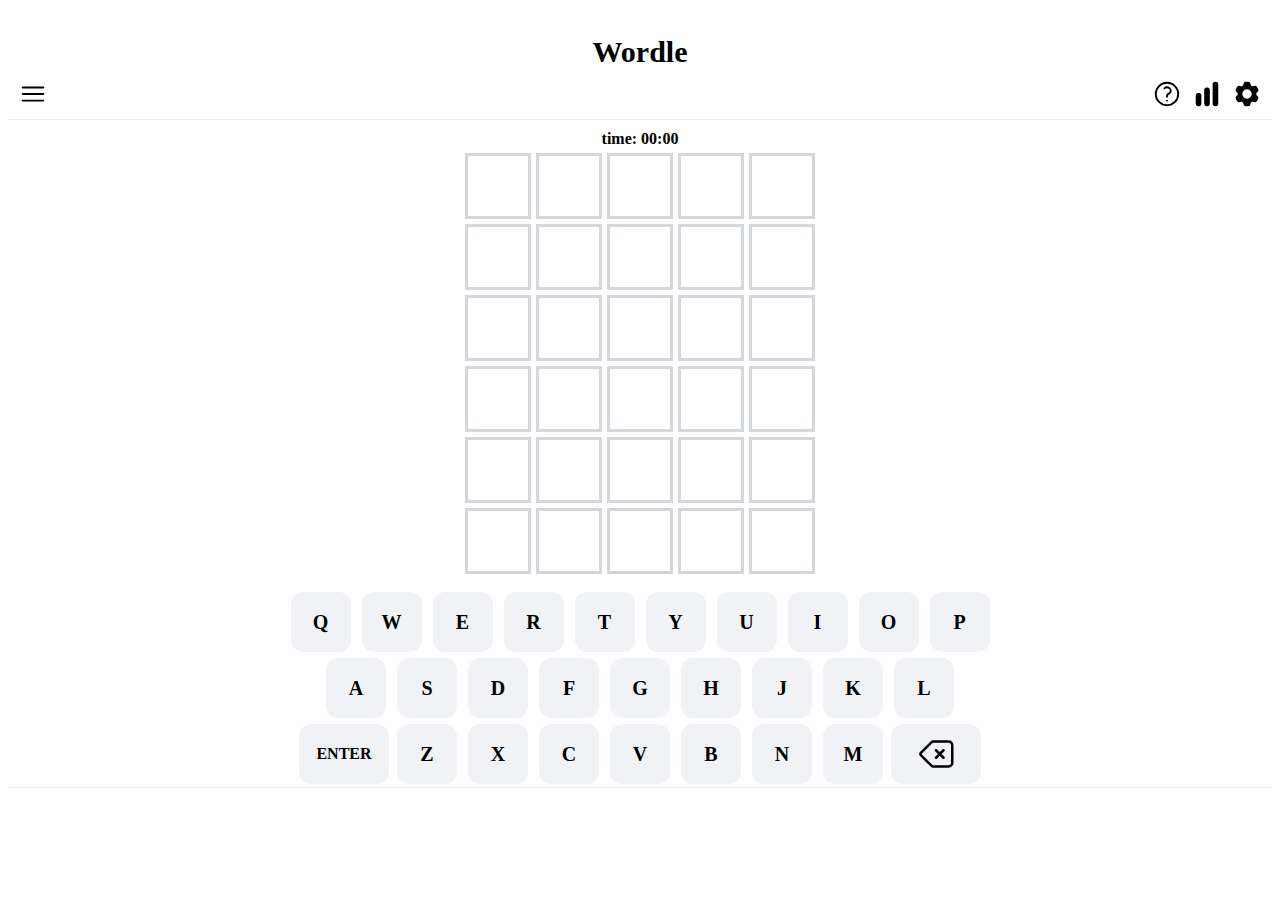
==== index.html @ cdd65ddb "wordle" ====
<!DOCTYPE html>
<html lang="en">
  <head>
    <meta charset="UTF-8" />
    <meta name="viewport" content="width=device-width, initial-scale=1.0" />
    <title>Wordle</title>
    <link rel="stylesheet" href="css/header.css" />
    <link rel="stylesheet" href="css/main.css" />
    <link rel="stylesheet" href="css/footer.css" />
  </head>
  <body>
    <header>
      <div class="Wordle">Wordle</div>
      <div class="info-bar__icons">
        <div class="menu-bar__icons_bar1">
          <img src="assets/bar.svg" alt="" />
        </div>
        <div class="menu-bar__icons">
          <img src="assets/question.svg" alt="" />
          <img src="assets/chart_bar.svg" alt="" />
          <img src="assets/setting.svg" alt="" />
        </div>
      </div>
    </header>

    <main>
      <div id="timer">time: 00:00</div>
      <div class="board-row row-0">
        <div class="board-block" data-index="00"></div>
        <div class="board-block" data-index="01"></div>
        <div class="board-block" data-index="02"></div>
        <div class="board-block" data-index="03"></div>
        <div class="board-block" data-index="04"></div>
      </div>
      <div class="board-row row-1">
        <div class="board-block" data-index="10"></div>
        <div class="board-block" data-index="11"></div>
        <div class="board-block" data-index="12"></div>
        <div class="board-block" data-index="13"></div>
        <div class="board-block" data-index="14"></div>
      </div>
      <div class="board-row row-2">
        <div class="board-block" data-index="20"></div>
        <div class="board-block" data-index="21"></div>
        <div class="board-block" data-index="22"></div>
        <div class="board-block" data-index="23"></div>
        <div class="board-block" data-index="24"></div>
      </div>
      <div class="board-row row-3">
        <div class="board-block" data-index="30"></div>
        <div class="board-block" data-index="31"></div>
        <div class="board-block" data-index="32"></div>
        <div class="board-block" data-index="33"></div>
        <div class="board-block" data-index="34"></div>
      </div>
      <div class="board-row row-4">
        <div class="board-block" data-index="40"></div>
        <div class="board-block" data-index="41"></div>
        <div class="board-block" data-index="42"></div>
        <div class="board-block" data-index="43"></div>
        <div class="board-block" data-index="44"></div>
      </div>
      <div class="board-row row-5">
        <div class="board-block" data-index="50"></div>
        <div class="board-block" data-index="51"></div>
        <div class="board-block" data-index="52"></div>
        <div class="board-block" data-index="53"></div>
        <div class="board-block" data-index="54"></div>
      </div>
    </main>

    <footer>
      <div class="keyboard-row row-1">
        <div class="keyboard-column" data-key="Q">Q</div>
        <div class="keyboard-column" data-key="W">W</div>
        <div class="keyboard-column" data-key="E">E</div>
        <div class="keyboard-column" data-key="R">R</div>
        <div class="keyboard-column" data-key="T">T</div>
        <div class="keyboard-column" data-key="Y">Y</div>
        <div class="keyboard-column" data-key="U">U</div>
        <div class="keyboard-column" data-key="I">I</div>
        <div class="keyboard-column" data-key="O">O</div>
        <div class="keyboard-column" data-key="P">P</div>
      </div>
      <div class="keyboard-row row-2">
        <div class="keyboard-column" data-key="A">A</div>
        <div class="keyboard-column" data-key="S">S</div>
        <div class="keyboard-column" data-key="D">D</div>
        <div class="keyboard-column" data-key="F">F</div>
        <div class="keyboard-column" data-key="G">G</div>
        <div class="keyboard-column" data-key="H">H</div>
        <div class="keyboard-column" data-key="J">J</div>
        <div class="keyboard-column" data-key="K">K</div>
        <div class="keyboard-column" data-key="L">L</div>
      </div>
      <div class="keyboard-row row-3">
        <div class="keyboard-column_wide" data-key="ENTER">ENTER</div>
        <div class="keyboard-column" data-key="Z">Z</div>
        <div class="keyboard-column" data-key="X">X</div>
        <div class="keyboard-column" data-key="C">C</div>
        <div class="keyboard-column" data-key="V">V</div>
        <div class="keyboard-column" data-key="B">B</div>
        <div class="keyboard-column" data-key="N">N</div>
        <div class="keyboard-column" data-key="M">M</div>
        <div class="keyboard-column_wide" data-key="BACK">
          <div class="back-space-icon">
            <img src="assets/backspace.svg" alt="" />
          </div>
        </div>
      </div>
    </footer>
  </body>
</html>
---- css/header.css ----
.menu-bar__icons {
  display: flex;
  justify-content: end;
  align-items: end;
  margin-bottom: 10px;
}
.menu-bar__icons_bar1 {
  display: flex;
  justify-content: center;
  align-items: center;
  width: 30px;
  padding-left: 10px;
  margin-bottom: -30px;
}
.menu-bar__icons img {
  width: 30px;
  margin-right: 10px;
}
---- css/main.css ----
main {
  display: flex;
  flex-direction: column;
  justify-content: center;
  align-items: center;
  gap: 5px;
  font-weight: bold;
}
header {
  margin-top: 15px;
  border-bottom: 1px solid #ededed;
  margin-bottom: 10px;
}
.Wordle {
  display: flex;
  justify-content: center;
  align-items: center;
  font-weight: bold;
  font-size: 30px;
  padding-top: 20px;
  margin-bottom: 10px;
}

.board-row {
  display: flex;
  justify-content: center;
  align-items: center;
  gap: 5px;
}

.board-block {
  display: flex;
  justify-content: center;
  align-items: center;
  border: 3px solid #d3d6da;
  width: 60px;
  height: 60px;
}
---- css/footer.css ----
footer {
  margin-top: 15px;
  border-bottom: 1px solid #ededed;
  margin-bottom: 10px;
}

.keyboard-row {
  display: flex;
  justify-content: center;
  align-items: center;
  gap: 5px;
}

.keyboard-column {
  background-color: #f1f2f5;
  display: flex;
  justify-content: center;
  align-items: center;
  font-weight: bold;
  font-size: 20px;
  padding: 0 5px 0 5px;
  margin: 3px;
  width: 50px;
  height: 60px;
  border-radius: 12px;
}
.keyboard-column_wide {
  background-color: #f1f2f5;
  display: flex;
  justify-content: center;
  font-weight: bold;
  align-items: center;
  width: 90px;
  height: 60px;
  border-radius: 12px;
}
.keyboard-column_wide img {
  background-color: #f1f2f5;
  display: flex;
  justify-content: center;
  align-items: center;
  width: 40px;
  height: 50px;
}
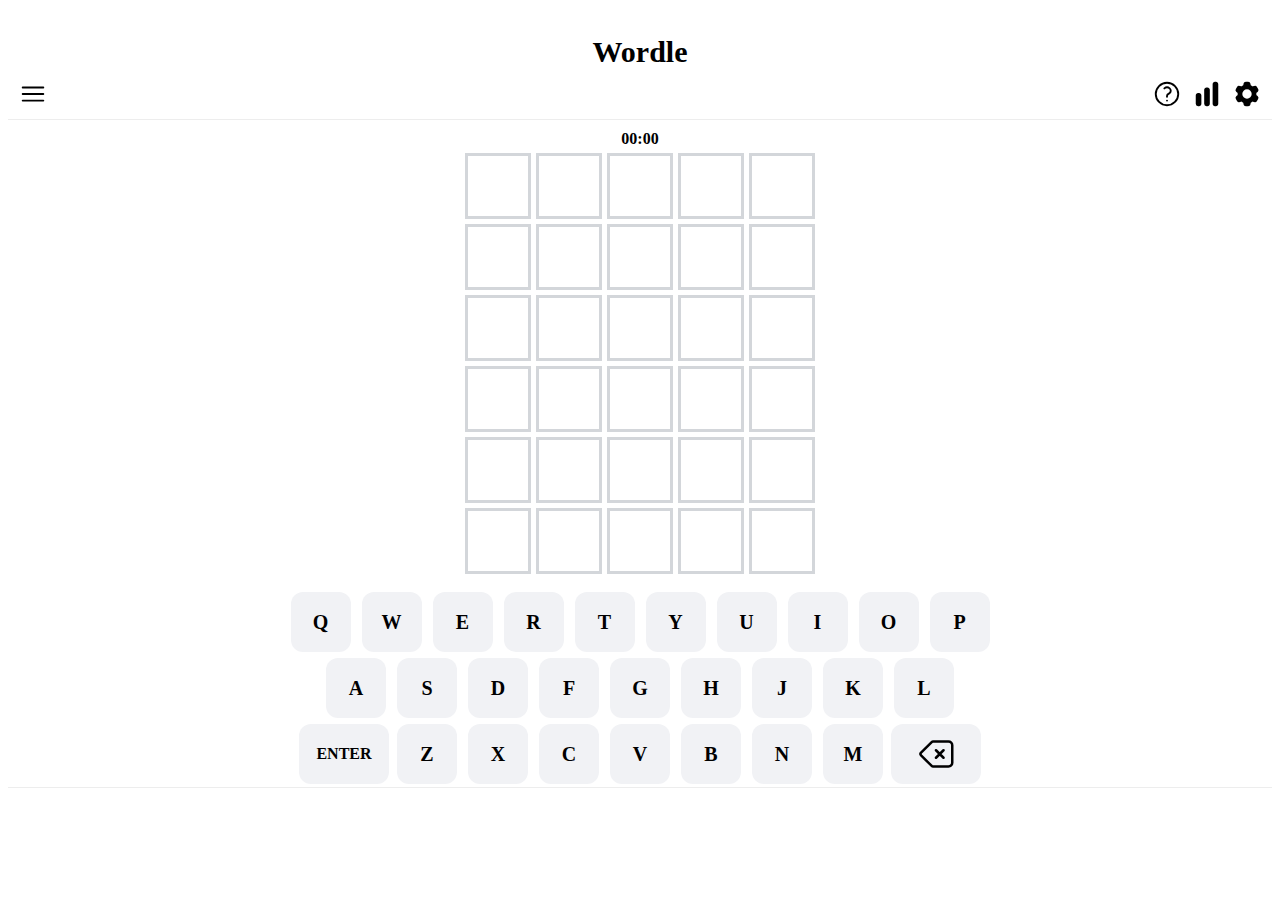
==== commit 754efe1d: "wordle" ====
--- a/index.html
+++ b/index.html
@@ -24,7 +24,7 @@
     </header>
 
     <main>
-      <div id="timer">time: 00:00</div>
+      <div id="timer">00:00</div>
       <div class="board-row row-0">
         <div class="board-block" data-index="00"></div>
         <div class="board-block" data-index="01"></div>
@@ -109,5 +109,6 @@
         </div>
       </div>
     </footer>
+    <script src="js/index.js"></script>
   </body>
 </html>
